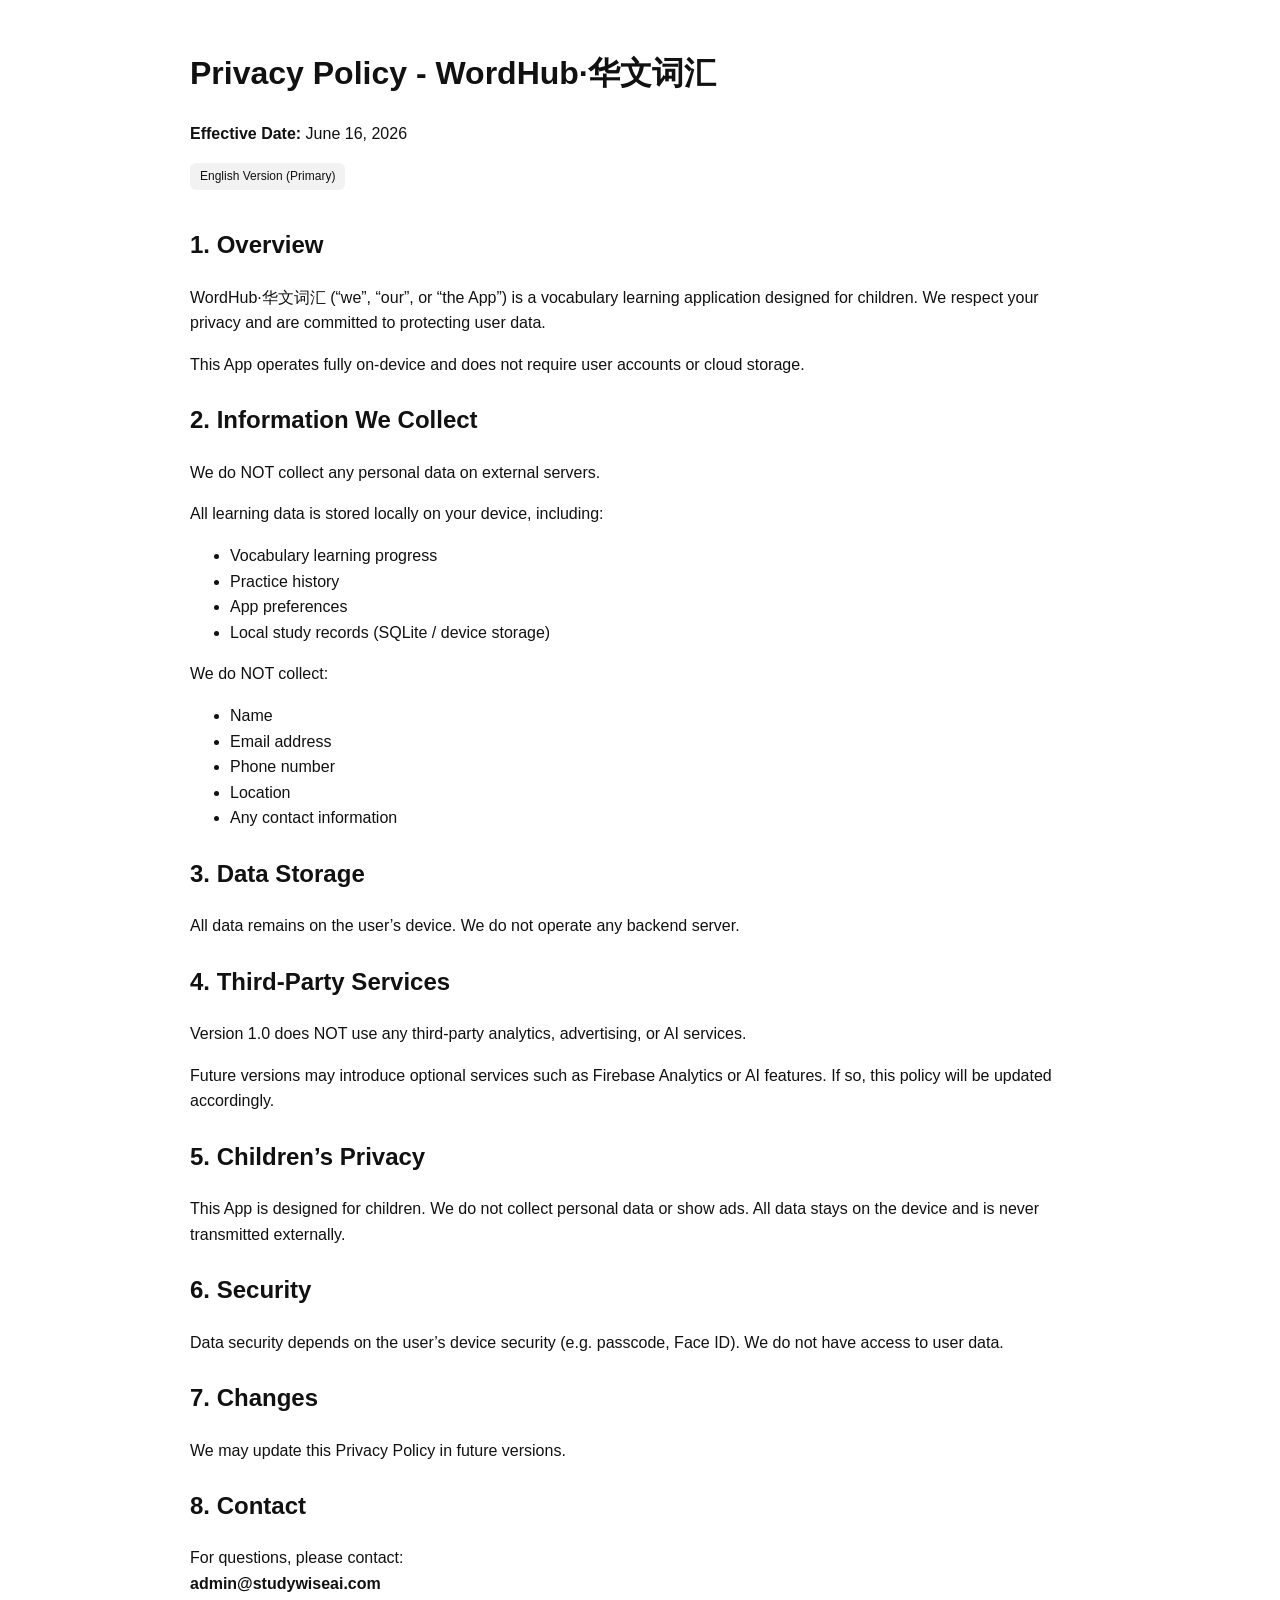
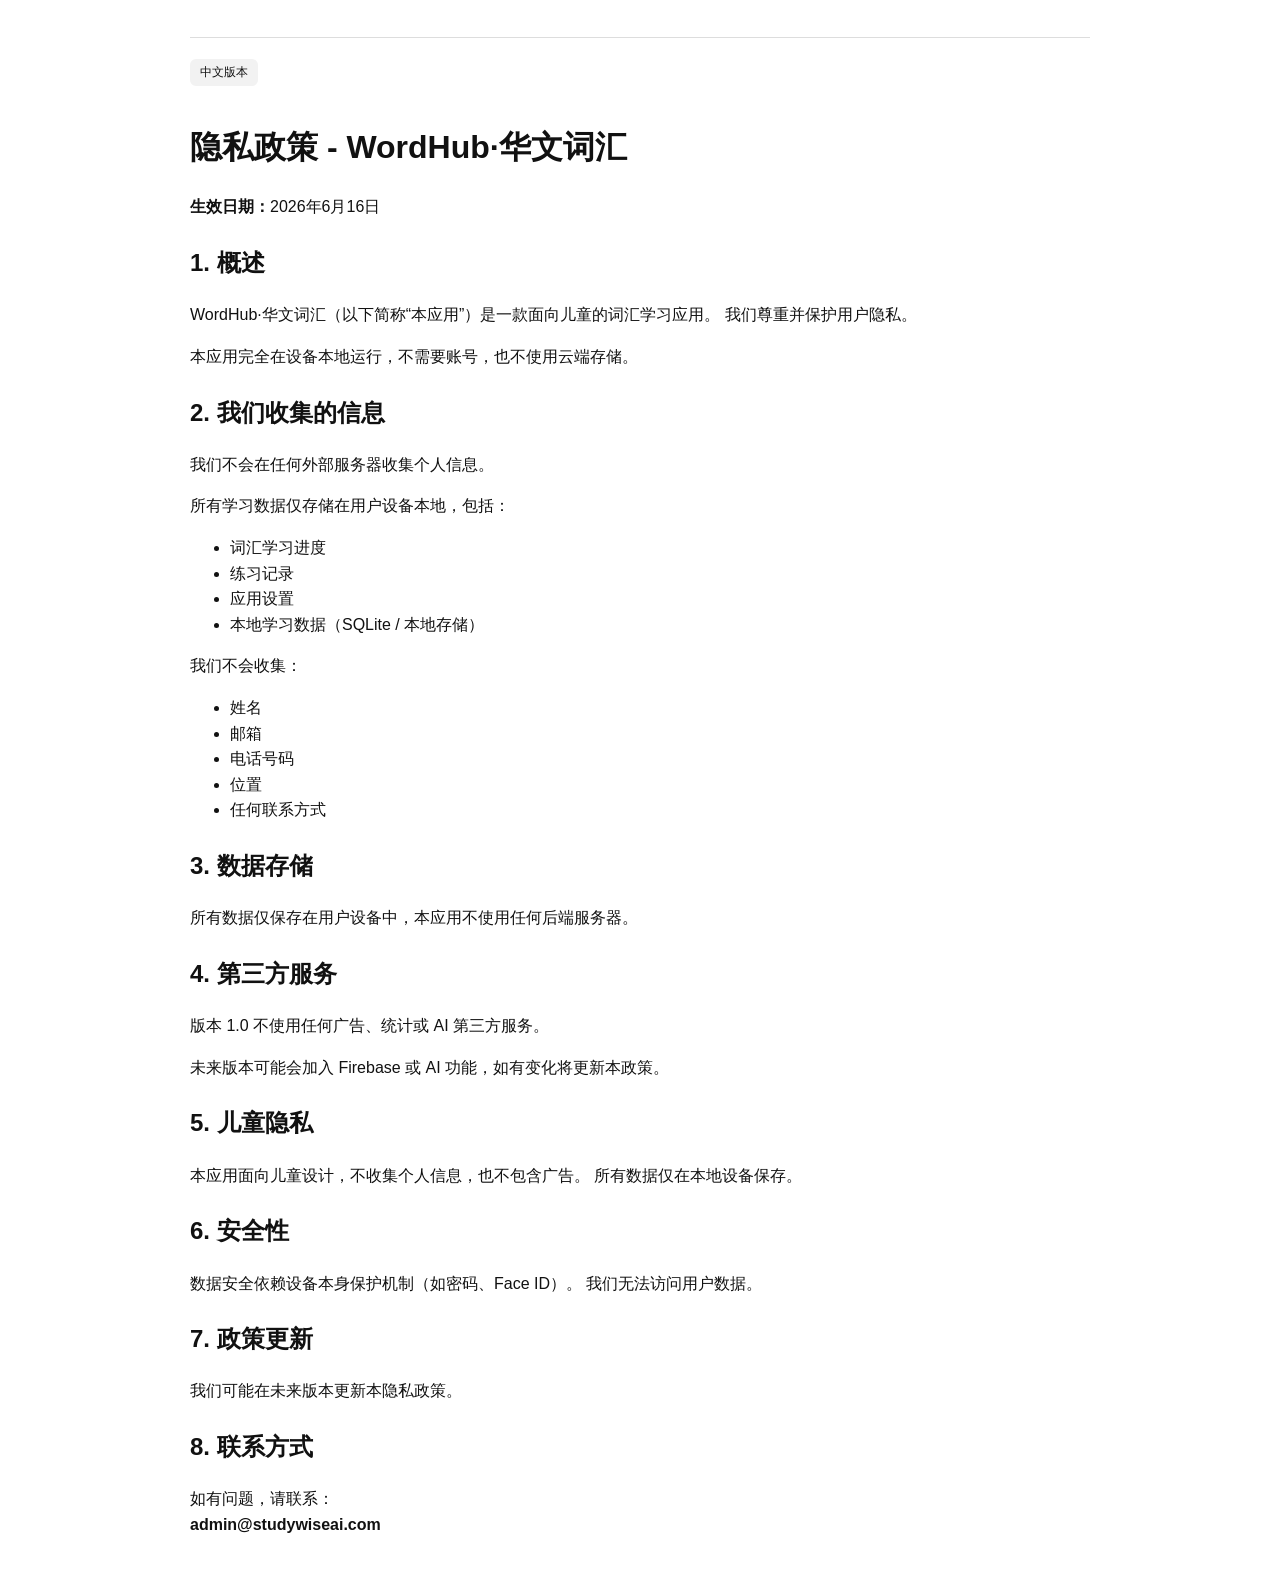
==== index.html @ 6a641528 "first commit" ====
<!DOCTYPE html>
<html lang="en">
<head>
  <meta charset="UTF-8" />
  <meta name="viewport" content="width=device-width, initial-scale=1.0"/>
  <title>Privacy Policy - WordHub·华文词汇</title>
  <style>
    body {
      font-family: -apple-system, BlinkMacSystemFont, "Segoe UI", Roboto, Arial;
      line-height: 1.6;
      max-width: 900px;
      margin: auto;
      padding: 24px;
      color: #111;
    }
    h1, h2 {
      margin-top: 24px;
    }
    .lang {
      margin-top: 40px;
      padding-top: 20px;
      border-top: 1px solid #ddd;
    }
    .tag {
      display: inline-block;
      padding: 4px 10px;
      background: #f2f2f2;
      border-radius: 6px;
      font-size: 12px;
      margin-bottom: 12px;
    }
  </style>
</head>

<body>

<h1>Privacy Policy - WordHub·华文词汇</h1>
<p><strong>Effective Date:</strong> June 16, 2026</p>

<div class="tag">English Version (Primary)</div>

<h2>1. Overview</h2>
<p>
WordHub·华文词汇 (“we”, “our”, or “the App”) is a vocabulary learning application designed for children.
We respect your privacy and are committed to protecting user data.
</p>
<p>
This App operates fully on-device and does not require user accounts or cloud storage.
</p>

<h2>2. Information We Collect</h2>
<p>
We do NOT collect any personal data on external servers.
</p>
<p>All learning data is stored locally on your device, including:</p>
<ul>
  <li>Vocabulary learning progress</li>
  <li>Practice history</li>
  <li>App preferences</li>
  <li>Local study records (SQLite / device storage)</li>
</ul>

<p>We do NOT collect:</p>
<ul>
  <li>Name</li>
  <li>Email address</li>
  <li>Phone number</li>
  <li>Location</li>
  <li>Any contact information</li>
</ul>

<h2>3. Data Storage</h2>
<p>
All data remains on the user’s device. We do not operate any backend server.
</p>

<h2>4. Third-Party Services</h2>
<p>
Version 1.0 does NOT use any third-party analytics, advertising, or AI services.
</p>
<p>
Future versions may introduce optional services such as Firebase Analytics or AI features.
If so, this policy will be updated accordingly.
</p>

<h2>5. Children’s Privacy</h2>
<p>
This App is designed for children. We do not collect personal data or show ads.
All data stays on the device and is never transmitted externally.
</p>

<h2>6. Security</h2>
<p>
Data security depends on the user’s device security (e.g. passcode, Face ID).
We do not have access to user data.
</p>

<h2>7. Changes</h2>
<p>
We may update this Privacy Policy in future versions.
</p>

<h2>8. Contact</h2>
<p>
For questions, please contact: <br/>
<strong>admin@studywiseai.com</strong>
</p>

<!-- 中文版本 -->

<div class="lang"></div>
<div class="tag">中文版本</div>

<h1>隐私政策 - WordHub·华文词汇</h1>
<p><strong>生效日期：</strong>2026年6月16日</p>

<h2>1. 概述</h2>
<p>
WordHub·华文词汇（以下简称“本应用”）是一款面向儿童的词汇学习应用。
我们尊重并保护用户隐私。
</p>
<p>
本应用完全在设备本地运行，不需要账号，也不使用云端存储。
</p>

<h2>2. 我们收集的信息</h2>
<p>
我们不会在任何外部服务器收集个人信息。
</p>

<p>所有学习数据仅存储在用户设备本地，包括：</p>
<ul>
  <li>词汇学习进度</li>
  <li>练习记录</li>
  <li>应用设置</li>
  <li>本地学习数据（SQLite / 本地存储）</li>
</ul>

<p>我们不会收集：</p>
<ul>
  <li>姓名</li>
  <li>邮箱</li>
  <li>电话号码</li>
  <li>位置</li>
  <li>任何联系方式</li>
</ul>

<h2>3. 数据存储</h2>
<p>
所有数据仅保存在用户设备中，本应用不使用任何后端服务器。
</p>

<h2>4. 第三方服务</h2>
<p>
版本 1.0 不使用任何广告、统计或 AI 第三方服务。
</p>
<p>
未来版本可能会加入 Firebase 或 AI 功能，如有变化将更新本政策。
</p>

<h2>5. 儿童隐私</h2>
<p>
本应用面向儿童设计，不收集个人信息，也不包含广告。
所有数据仅在本地设备保存。
</p>

<h2>6. 安全性</h2>
<p>
数据安全依赖设备本身保护机制（如密码、Face ID）。
我们无法访问用户数据。
</p>

<h2>7. 政策更新</h2>
<p>
我们可能在未来版本更新本隐私政策。
</p>

<h2>8. 联系方式</h2>
<p>
如有问题，请联系：<br/>
<strong>admin@studywiseai.com</strong>
</p>

</body>
</html>
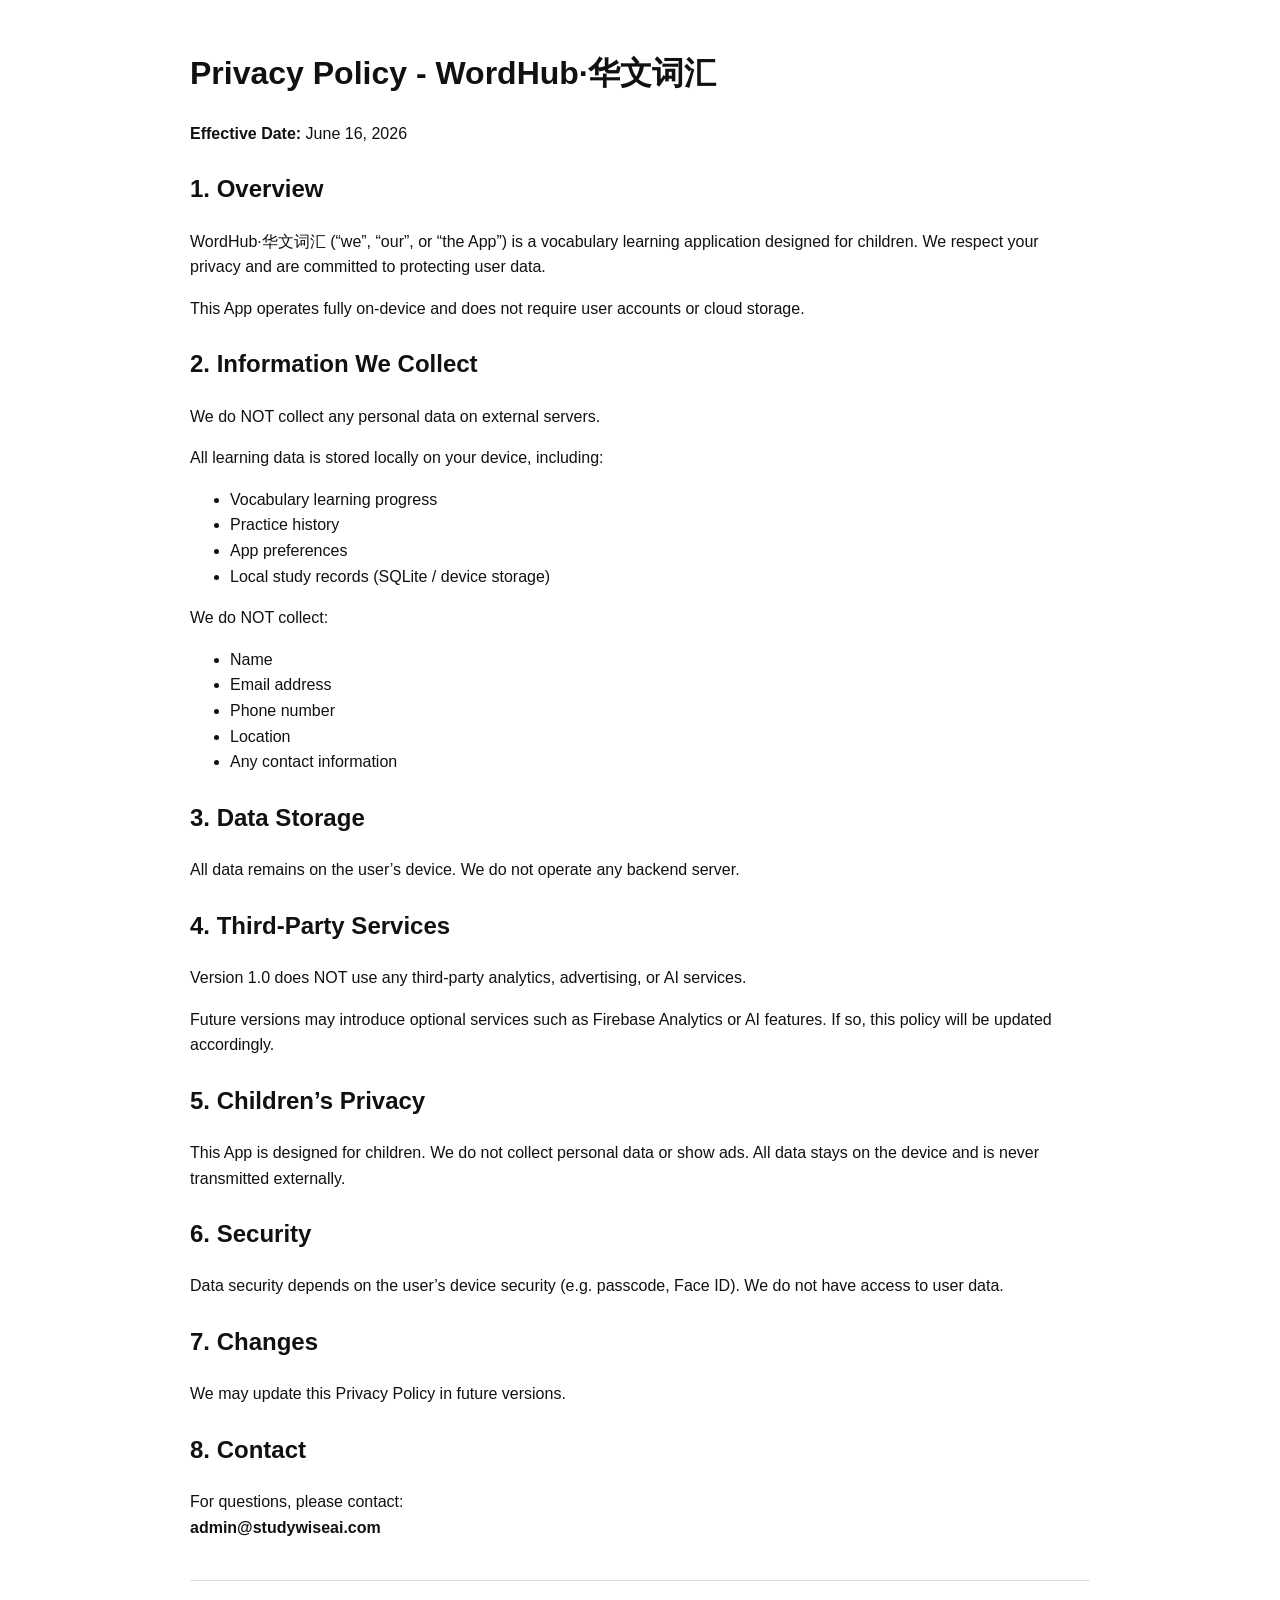
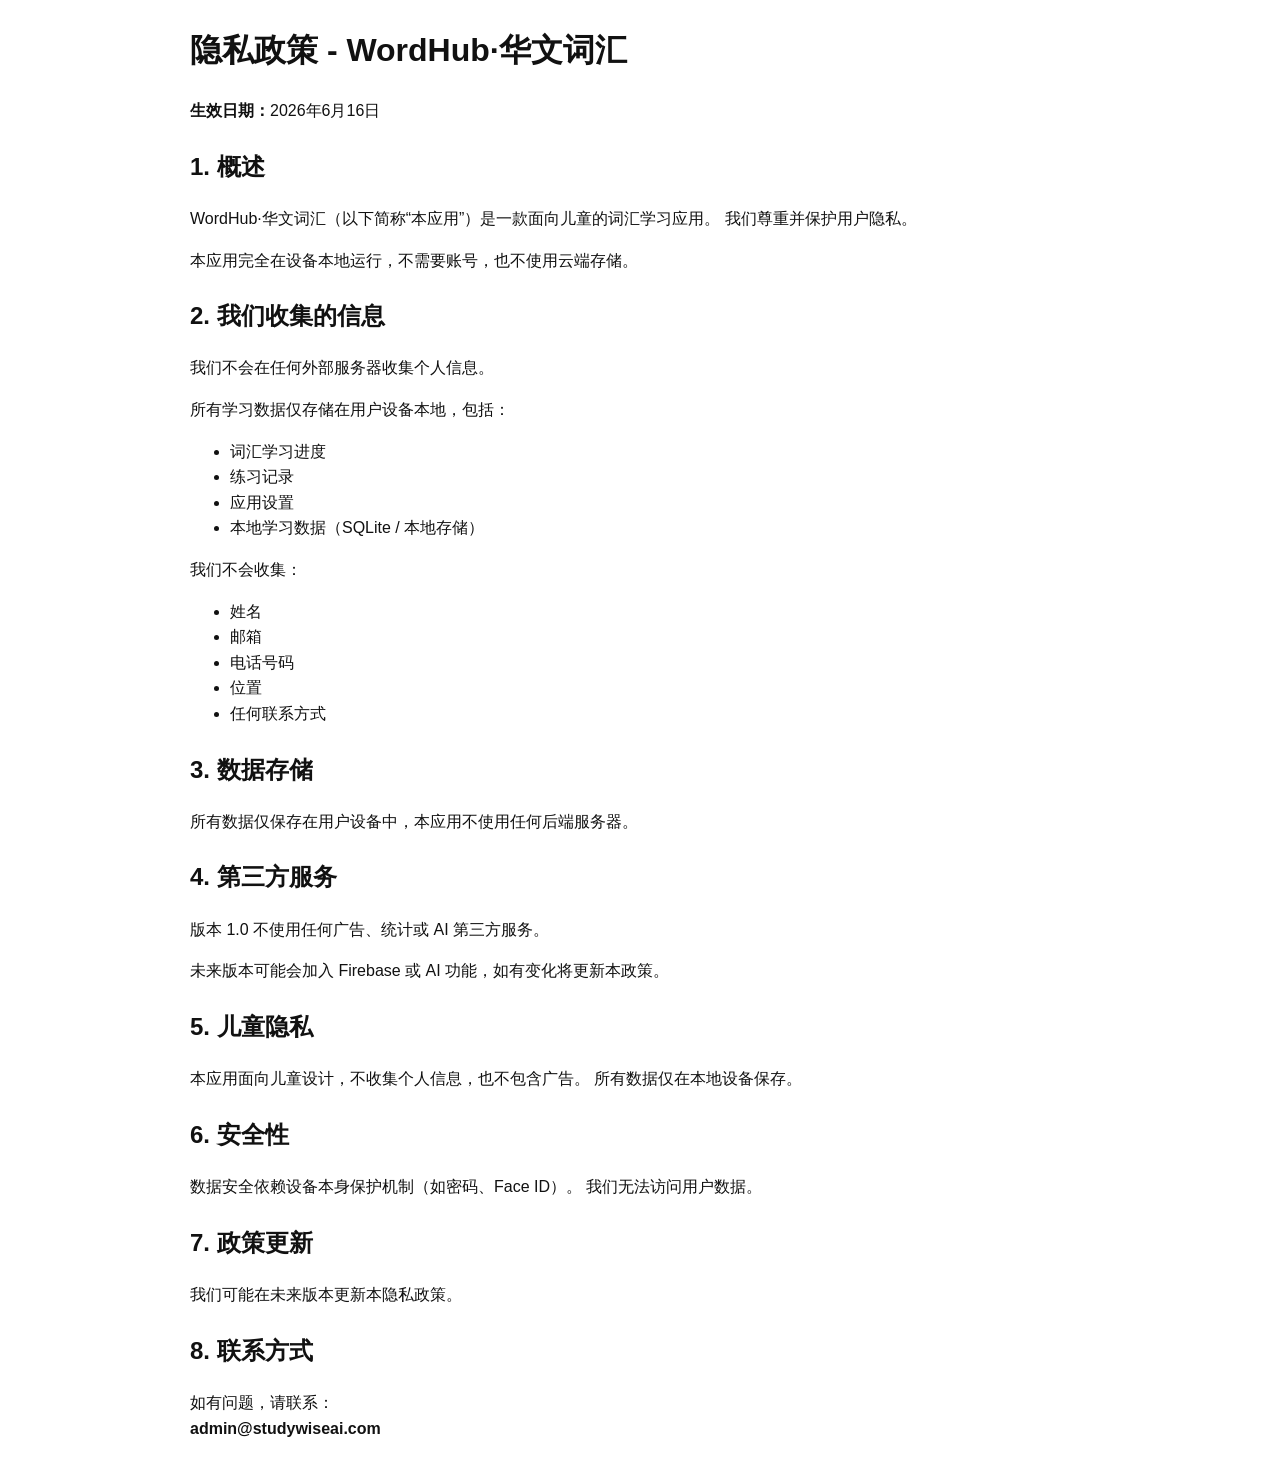
==== commit 54bb85e2: "update" ====
--- a/index.html
+++ b/index.html
@@ -37,7 +37,6 @@
 <h1>Privacy Policy - WordHub·华文词汇</h1>
 <p><strong>Effective Date:</strong> June 16, 2026</p>
 
-<div class="tag">English Version (Primary)</div>
 
 <h2>1. Overview</h2>
 <p>
@@ -106,10 +105,8 @@
 <strong>admin@studywiseai.com</strong>
 </p>
 
-<!-- 中文版本 -->
 
 <div class="lang"></div>
-<div class="tag">中文版本</div>
 
 <h1>隐私政策 - WordHub·华文词汇</h1>
 <p><strong>生效日期：</strong>2026年6月16日</p>
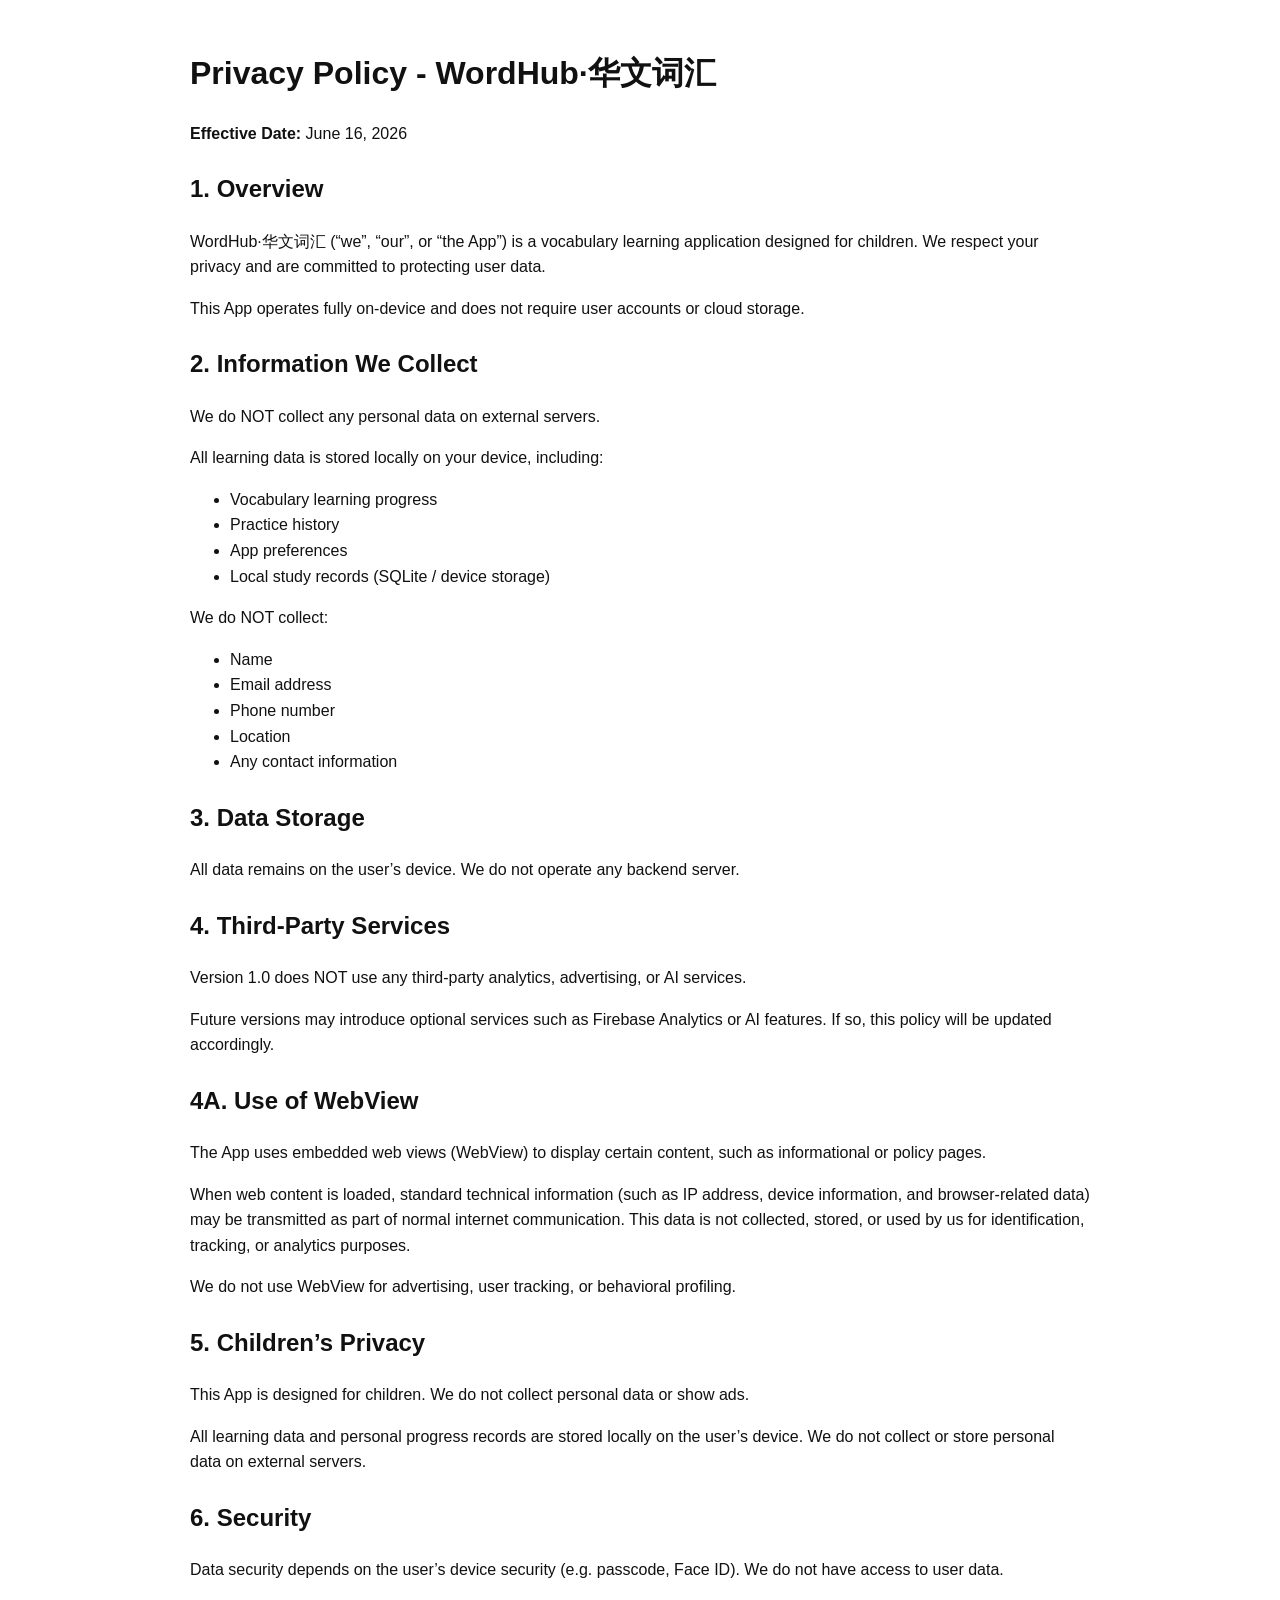
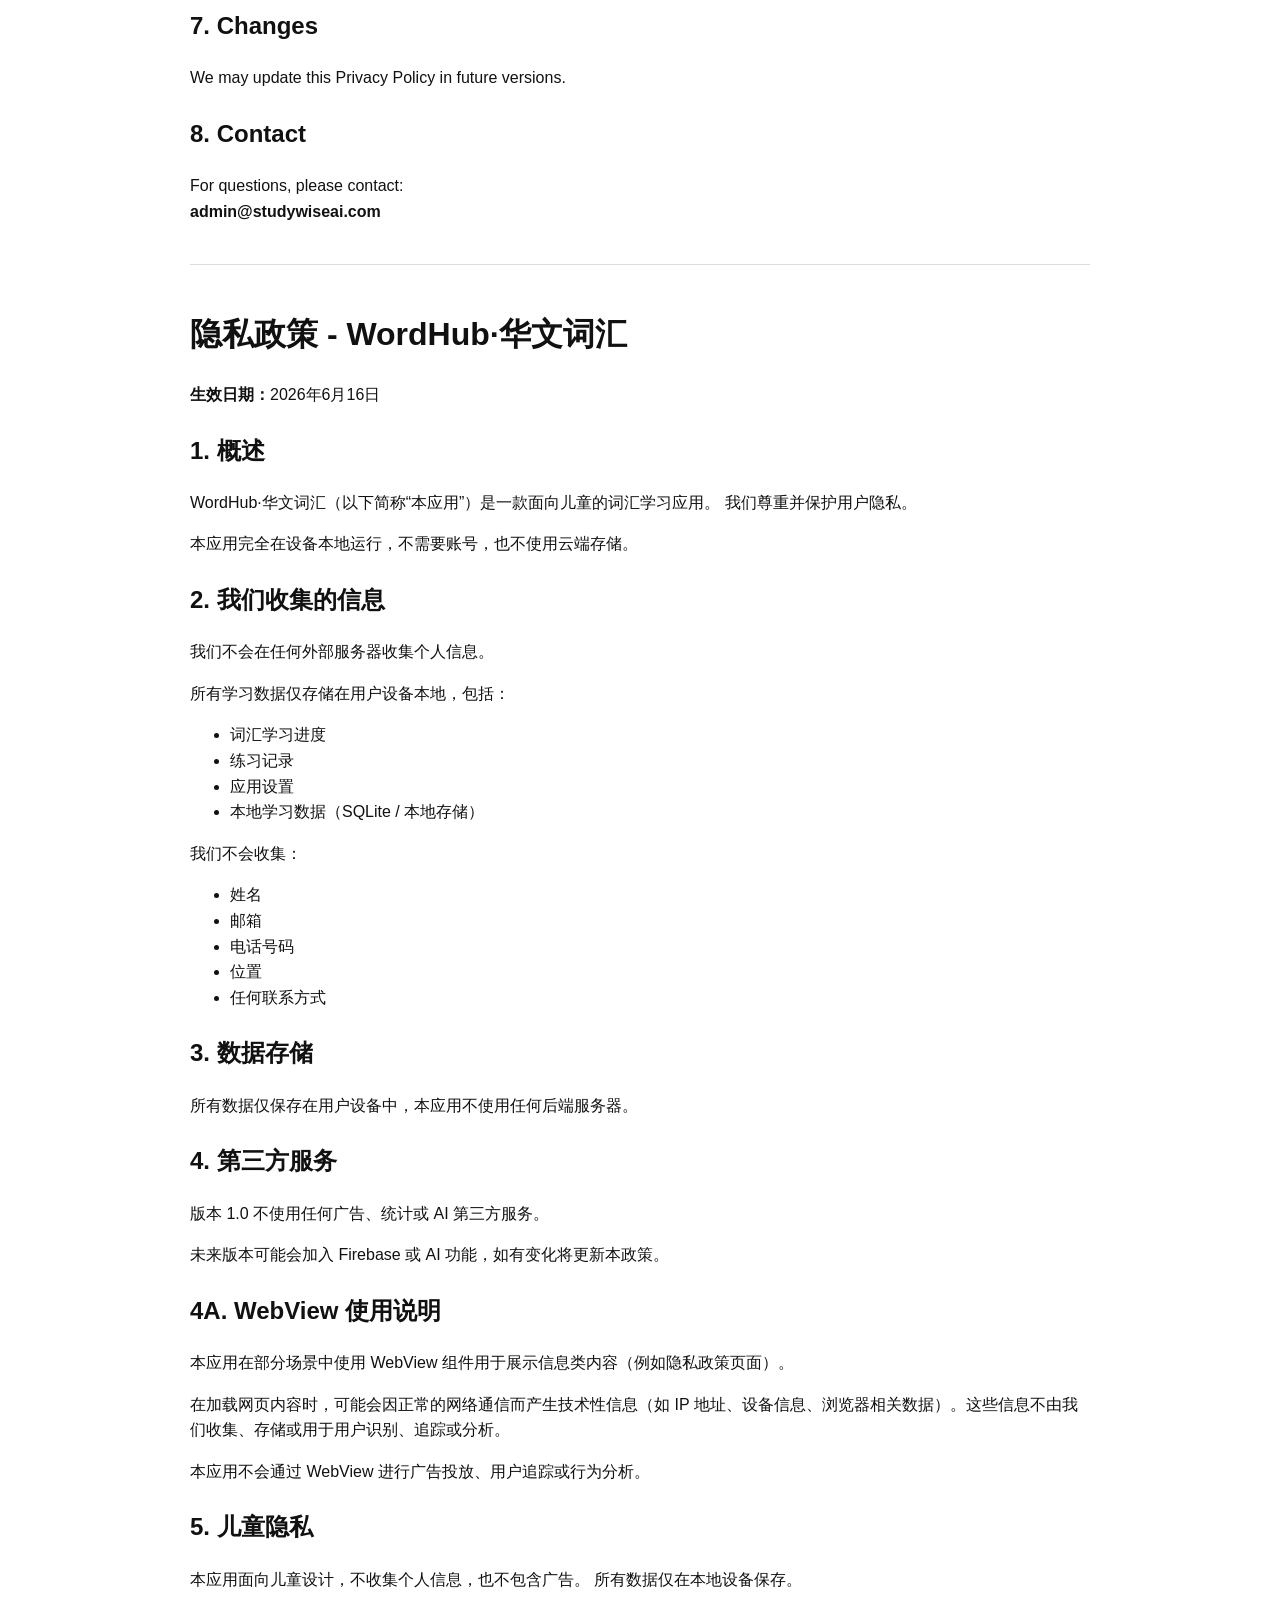
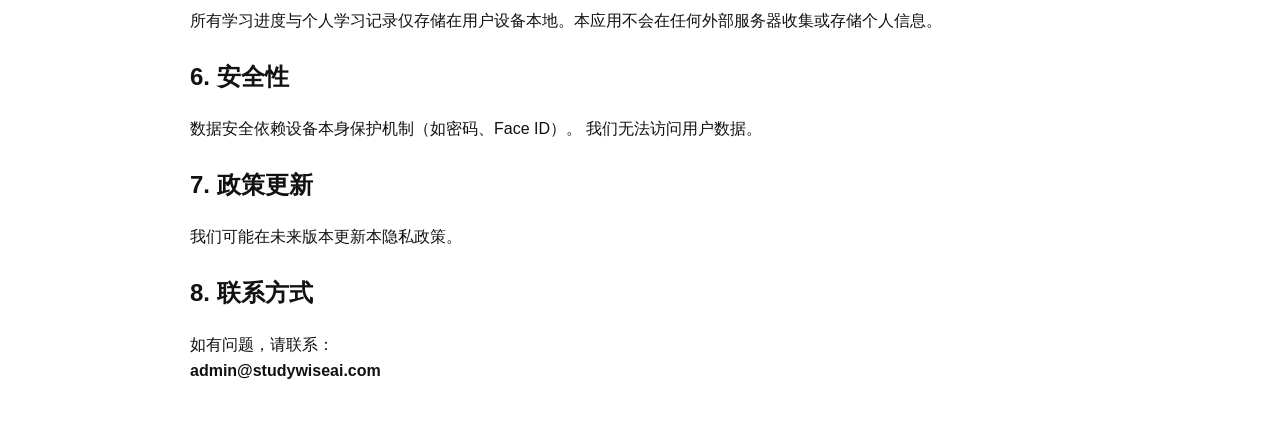
==== commit 79e4848b: "add children privacy policy" ====
--- a/index.html
+++ b/index.html
@@ -82,10 +82,23 @@
 If so, this policy will be updated accordingly.
 </p>
 
+<h2>4A. Use of WebView</h2>
+<p>
+The App uses embedded web views (WebView) to display certain content, such as informational or policy pages.
+</p>
+<p>
+When web content is loaded, standard technical information (such as IP address, device information, and browser-related data) may be transmitted as part of normal internet communication. This data is not collected, stored, or used by us for identification, tracking, or analytics purposes.
+</p>
+<p>
+We do not use WebView for advertising, user tracking, or behavioral profiling.
+</p>
+
 <h2>5. Children’s Privacy</h2>
 <p>
 This App is designed for children. We do not collect personal data or show ads.
-All data stays on the device and is never transmitted externally.
+</p>
+<p>
+All learning data and personal progress records are stored locally on the user’s device. We do not collect or store personal data on external servers.
 </p>
 
 <h2>6. Security</h2>
@@ -155,11 +168,25 @@
 未来版本可能会加入 Firebase 或 AI 功能，如有变化将更新本政策。
 </p>
 
+<h2>4A. WebView 使用说明</h2>
+<p>
+本应用在部分场景中使用 WebView 组件用于展示信息类内容（例如隐私政策页面）。
+</p>
+<p>
+在加载网页内容时，可能会因正常的网络通信而产生技术性信息（如 IP 地址、设备信息、浏览器相关数据）。这些信息不由我们收集、存储或用于用户识别、追踪或分析。
+</p>
+<p>
+本应用不会通过 WebView 进行广告投放、用户追踪或行为分析。
+</p>
+
 <h2>5. 儿童隐私</h2>
 <p>
 本应用面向儿童设计，不收集个人信息，也不包含广告。
 所有数据仅在本地设备保存。
 </p>
+<p>
+所有学习进度与个人学习记录仅存储在用户设备本地。本应用不会在任何外部服务器收集或存储个人信息。
+</p>
 
 <h2>6. 安全性</h2>
 <p>
